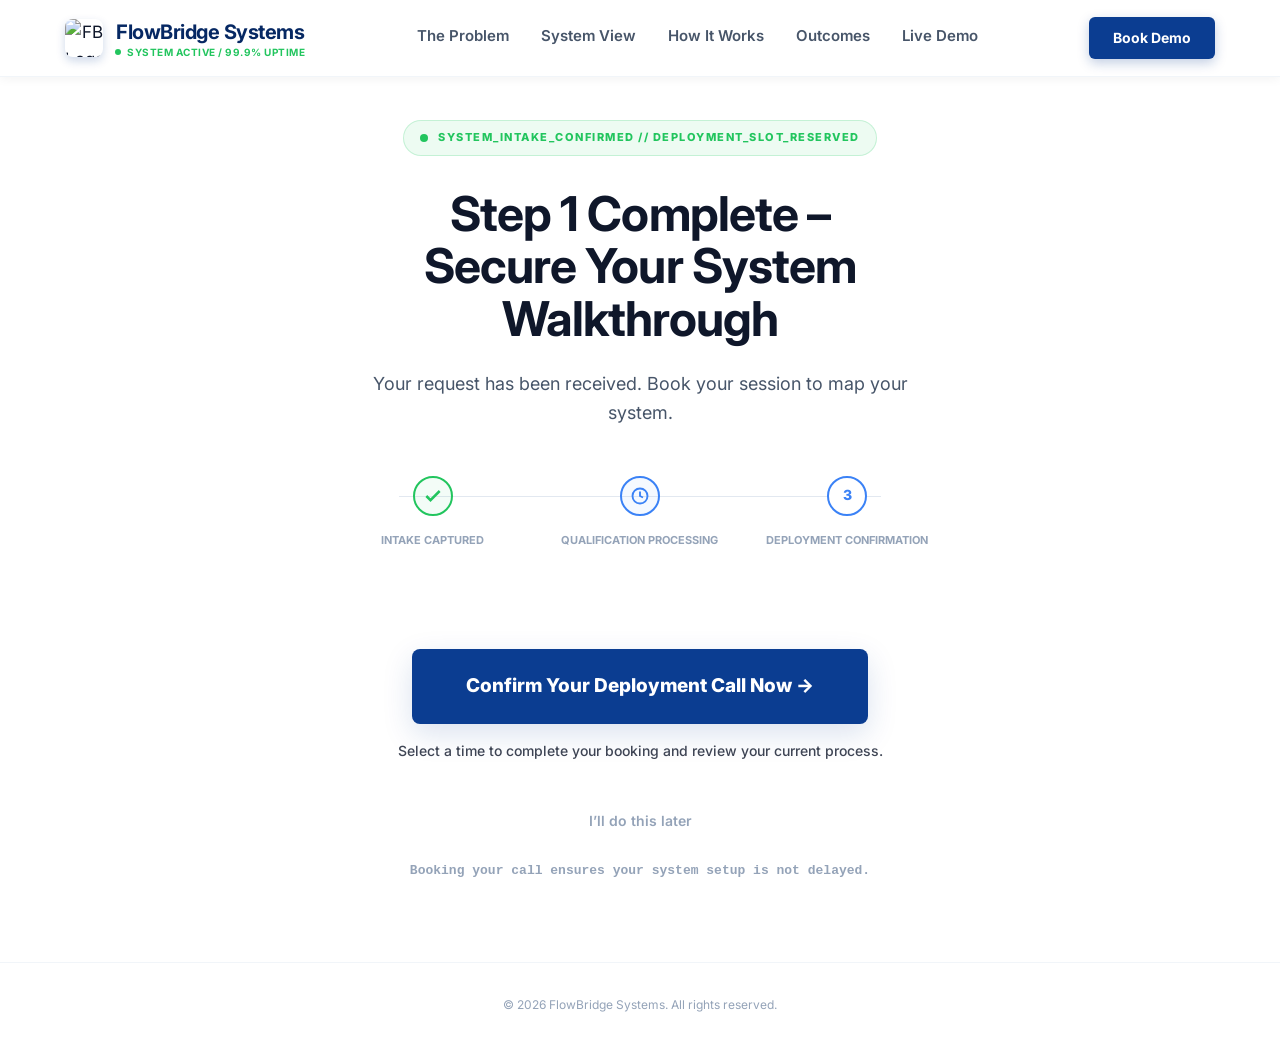
==== thank-you.html @ f4bfd731 "Landing page - Med Spa Lead to Booking System Includes full landing page structure, styles, scripts," ====
<!DOCTYPE html>
<html lang="en">
<head>
    <meta charset="UTF-8">
    <meta name="viewport" content="width=device-width, initial-scale=1.0">
    <title>System Activated | FlowBridge Systems</title>
    <link rel="stylesheet" href="styles.css">
    <link href="https://fonts.googleapis.com/css2?family=Inter:wght@400;500;600;700;800&display=swap" rel="stylesheet">
    
    <!-- Calendly Widget Assets -->
    <link href="https://assets.calendly.com/assets/external/widget.css" rel="stylesheet">
    <script src="https://assets.calendly.com/assets/external/widget.js" type="text/javascript" async></script>

    <style>
        body { 
            background: var(--bg-white); 
            display: flex; 
            flex-direction: column;
            align-items: center; 
            justify-content: space-between; 
            min-height: 100vh; 
            color: var(--text-dark); 
            text-align: center; 
            padding: 0;
            overflow-x: hidden;
        }

        .system-seal {
            max-width: 650px;
            width: 100%;
            padding: 120px 24px 60px 24px; /* Balanced top padding for fixed header */
            flex-grow: 1;
            display: flex;
            flex-direction: column;
            justify-content: center;
        }

        .status-badge {
            display: inline-flex;
            align-items: center;
            gap: 10px;
            background: rgba(34, 197, 94, 0.08);
            border: 1px solid rgba(34, 197, 94, 0.2);
            padding: 8px 16px;
            border-radius: 100px;
            font-size: 11px;
            font-weight: 800;
            color: var(--cta-green);
            text-transform: uppercase;
            letter-spacing: 1.5px;
            margin-bottom: 32px;
            align-self: center;
        }
        .lifecycle-track {
            display: grid;
            grid-template-columns: 1fr 1fr 1fr;
            gap: 20px;
            margin-bottom: 60px;
            position: relative;
        }
        .lifecycle-track::after {
            content: '';
            position: absolute;
            top: 20px;
            left: 10%;
            right: 10%;
            height: 1px;
            background: var(--border-color);
            z-index: 0;
        }
        .step { position: relative; z-index: 1; }
        .step-dot {
            width: 40px;
            height: 40px;
            background: var(--bg-white);
            border: 2px solid var(--border-color);
            border-radius: 50%;
            margin: 0 auto 16px;
            display: flex;
            align-items: center;
            justify-content: center;
            font-size: 14px;
            font-weight: 800;
            color: var(--text-muted);
            transition: all 0.5s ease;
        }
        .step.active .step-dot {
            border-color: var(--cta-green);
            color: var(--cta-green);
            background: rgba(34, 197, 94, 0.05);
        }
        .step.analyzing .step-dot {
            border-color: var(--secondary-blue);
            color: var(--secondary-blue);
            background: rgba(59, 130, 246, 0.05);
            animation: pulseBlueHUD 2s infinite ease-in-out;
        }
        .step.pending .step-dot {
            border-color: var(--secondary-blue);
            color: var(--secondary-blue);
            animation: glowPulse 2.5s infinite alternate;
        }
        .step-label { font-size: 11px; font-weight: 700; color: var(--text-muted); text-transform: uppercase; }
        
        @keyframes pulseBlueHUD {
            0% { box-shadow: 0 0 0 0 rgba(59, 130, 246, 0.2); }
            70% { box-shadow: 0 0 0 10px rgba(59, 130, 246, 0); }
            100% { box-shadow: 0 0 0 0 rgba(59, 130, 246, 0); }
        }
        @keyframes glowPulse {
            0% { filter: drop-shadow(0 0 2px var(--secondary-blue)); transform: scale(1); }
            100% { filter: drop-shadow(0 0 8px var(--secondary-blue)); transform: scale(1.05); }
        }

        .calendly-trigger-btn {
            display: inline-block;
            background: var(--primary-blue);
            color: white;
            padding: 22px 54px;
            border-radius: 8px;
            font-weight: 800;
            font-size: 19px;
            text-decoration: none;
            box-shadow: 0 10px 30px rgba(11, 61, 145, 0.15);
            transition: all 0.3s var(--cubic-bounce);
            cursor: pointer;
            border: none;
        }
        .calendly-trigger-btn:hover {
            transform: translateY(-4px);
            background: var(--primary-dark);
            box-shadow: 0 15px 40px rgba(11, 61, 145, 0.3), 0 0 15px rgba(59, 130, 246, 0.2);
        }

        /* Secondary Exit CTA with Hover Effect */
        .secondary-exit {
            display: inline-block;
            margin-top: 24px;
            color: var(--text-muted);
            font-size: 14px;
            font-weight: 600;
            text-decoration: none;
            transition: all 0.2s ease;
            padding: 4px 8px;
            border-bottom: 1px solid transparent;
        }
        .secondary-exit:hover { 
            color: var(--primary-blue); 
            border-bottom-color: var(--primary-blue);
            transform: translateY(-1px);
        }

        .simple-footer {
            width: 100%;
            padding: 32px;
            font-size: 12px;
            color: var(--text-muted);
            border-top: 1px solid var(--border-light);
        }
    </style>
</head>
<body>

    <!-- Sticky Header (Elite Hub Bar) - Cloned from Landing Page -->
    <header class="site-header scrolled" id="main-header" style="position: fixed; top: 0; left: 0; width: 100%; z-index: 1000; background: rgba(255, 255, 255, 0.95); backdrop-filter: blur(8px); border-bottom: 1px solid var(--border-light);">
        <div class="container header-container">
            <a href="index.html" class="header-brand">
                <img src="assets/logo.png" class="brand-logo" alt="FB Logo">
                <div style="display: flex; flex-direction: column;">
                    <span class="brand-name">FlowBridge Systems</span>
                    <div style="display: flex; align-items: center; gap: 6px; font-size: 10px; font-weight: 700; color: var(--cta-green); margin-top: -4px; letter-spacing: 0.5px;">
                        <span class="pulse-dot" style="width: 6px; height: 6px; background: var(--cta-green);"></span> SYSTEM ACTIVE / 99.9% UPTIME
                    </div>
                </div>
            </a>
            
            <nav class="header-nav" style="display: flex;">
                <a href="index.html#problem" class="nav-link">The Problem</a>
                <a href="index.html#solution" class="nav-link">System View</a>
                <a href="index.html#workflow" class="nav-link">How It Works</a>
                <a href="index.html#results" class="nav-link">Outcomes</a>
                <a href="index.html#demo-form" class="nav-link">Live Demo</a>
            </nav>
            
            <div class="header-action">
                <a href="index.html#demo-form" class="btn btn-primary" style="padding: 10px 24px; font-size: 14px; border-radius: 6px;">Book Demo</a>
            </div>
        </div>
    </header>

    <div class="system-seal fade-in visible">
        <div class="status-badge">
            <span class="pulse-dot" style="background: var(--cta-green); width: 8px; height: 8px;"></span> 
            SYSTEM_INTAKE_CONFIRMED // DEPLOYMENT_SLOT_RESERVED
        </div>

        <h1 style="font-size: 48px; margin-bottom: 24px; color: var(--text-dark); line-height: 1.1;">Step 1 Complete –<br>Secure Your System Walkthrough</h1>
        
        <p id="dynamicSub" style="font-size: 18px; color: var(--text-light); margin-bottom: 48px; max-width: 580px; margin-left: auto; margin-right: auto; line-height: 1.6;">
            Your request has been received. Book your session to map your system.
        </p>

        <div class="lifecycle-track">
            <div class="step active">
                <div class="step-dot">
                    <svg width="20" height="20" viewBox="0 0 24 24" fill="none" stroke="currentColor" stroke-width="3"><polyline points="20 6 9 17 4 12"></polyline></svg>
                </div>
                <div class="step-label">Intake Captured</div>
            </div>
            <div class="step analyzing">
                <div class="step-dot">
                    <svg width="18" height="18" viewBox="0 0 24 24" fill="none" stroke="currentColor" stroke-width="2.5" style="animation: spin 3s linear infinite;"><path d="M12 22C17.5228 22 22 17.5228 22 12C22 6.47715 17.5228 2 12 2C6.47715 2 2 6.47715 2 12C2 17.5228 6.47715 22 12 22Z"></path><path d="M12 6V12L16 14"></path></svg>
                </div>
                <div class="step-label">Qualification Processing</div>
            </div>
            <div class="step pending">
                <div class="step-dot">3</div>
                <div class="step-label">Deployment Confirmation</div>
            </div>
        </div>

        <div style="margin-top: 40px;">
            <a href="" 
               onclick="Calendly.initPopupWidget({url: 'https://calendly.com/nitinmishraops/30min'});return false;"
               class="calendly-trigger-btn">
               Confirm Your Deployment Call Now →
            </a>
            
            <p style="margin-top: 16px; font-size: 14px; color: var(--text-dark); font-weight: 500; opacity: 0.8;">
                Select a time to complete your booking and review your current process.
            </p>

            <a href="index.html" class="secondary-exit">I’ll do this later</a>

            <p style="margin-top: 24px; font-size: 13px; color: var(--text-muted); font-family: monospace; font-weight: 600;">
                Booking your call ensures your system setup is not delayed.
            </p>
        </div>
    </div>

    <footer class="simple-footer">
        &copy; 2026 FlowBridge Systems. All rights reserved.
    </footer>

    <style>
        @keyframes spin { 100% { transform: rotate(360deg); } }
    </style>

    <script>
        const sub = document.getElementById('dynamicSub');
        const messages = [
            "Routing to qualification engine...",
            "Analyzing clinic infrastructure...",
            "Preparing system handshake node...",
            "Securing deployment slot..."
        ];
        let i = 0;
        setInterval(() => {
            const oldStatus = sub.querySelector('.dynamic-status');
            if (oldStatus) oldStatus.remove();
            
            const statusLine = document.createElement('div');
            statusLine.style.fontSize = '12px';
            statusLine.style.color = 'var(--secondary-blue)';
            statusLine.style.fontWeight = '700';
            statusLine.style.marginTop = '12px';
            statusLine.style.fontFamily = 'monospace';
            statusLine.innerText = `STATUS: ${messages[i]}`;
            statusLine.className = 'dynamic-status fade-in visible';
            sub.appendChild(statusLine);
            i = (i + 1) % messages.length;
        }, 3500);
    </script>

</body>
</html>
---- styles.css ----
:root {
    --primary-blue: #0B3D91;
    --secondary-blue: #3B82F6;
    --primary-dark: #062863;
    --cta-green: #22C55E;
    --cta-hover: #16A34A;
    --bg-white: #FFFFFF;
    --bg-light-gray: #F8FAFC;
    --bg-soft-blue: #EFF6FF;
    --bg-dark: #0F172A;
    --bg-superdark: #020617;
    --text-dark: #0F172A;
    --text-light: #475569;
    --text-muted: #94A3B8;
    --border-color: #E2E8F0;
    --border-light: #F1F5F9;
    --sys-dark-bg: #020617;
    --sys-border: rgba(255, 255, 255, 0.1);
    
    --section-padding: 80px;
    --border-radius: 16px;
    --cubic-bounce: cubic-bezier(0.34, 1.56, 0.64, 1);
    --cubic-smooth: cubic-bezier(0.25, 0.1, 0.25, 1);
}

* { margin: 0; padding: 0; box-sizing: border-box; font-family: 'Inter', -apple-system, sans-serif; }
html { scroll-behavior: smooth; }
body { color: var(--text-dark); line-height: 1.6; font-size: 17px; background-color: var(--bg-white); -webkit-font-smoothing: antialiased; overflow-x: hidden; }

/* Typography */
h1, h2, h3, h4 { line-height: 1.25; font-weight: 700; color: var(--text-dark); letter-spacing: -0.02em; }
h1 { font-size: 46px; margin-bottom: 24px; }
h2 { font-size: 32px; margin-bottom: 24px; }
h3 { font-size: 24px; }
p { margin-bottom: 20px; color: var(--text-light); font-size: 16px; }
.strong { color: var(--text-dark); font-weight: 600; }
a { text-decoration: none; color: inherit; transition: opacity 0.2s; }

/* Global Fade In */
.fade-in { opacity: 0; transform: translateY(20px); transition: opacity 0.8s var(--cubic-smooth), transform 0.8s var(--cubic-smooth); }
.fade-in.visible { opacity: 1; transform: translateY(0); }
.delay-1 { transition-delay: 0.1s; }
.delay-2 { transition-delay: 0.2s; }

/* Motions */
@keyframes pulseDot {
    0% { transform: scale(0.95); box-shadow: 0 0 0 0 rgba(11, 61, 145, 0.7); }
    70% { transform: scale(1); box-shadow: 0 0 0 6px rgba(11, 61, 145, 0); }
    100% { transform: scale(0.95); box-shadow: 0 0 0 0 rgba(11, 61, 145, 0); }
}
@keyframes floatPopup {
    0% { transform: translateY(10px) scale(0.95); opacity: 0; }
    10% { transform: translateY(0) scale(1); opacity: 1; }
    90% { transform: translateY(0) scale(1); opacity: 1; }
    100% { transform: translateY(-10px) scale(1.05); opacity: 0; }
}
@keyframes pulseNode {
    0% { box-shadow: 0 0 0 0 rgba(34, 197, 94, 0.4); }
    70% { box-shadow: 0 0 0 10px rgba(34, 197, 94, 0); }
    100% { box-shadow: 0 0 0 0 rgba(34, 197, 94, 0); }
}
@keyframes subtleBreath {
    0%, 100% { transform: scale(1); }
    50% { transform: scale(1.015); }
}
@keyframes flowDown {
    0% { transform: scaleY(0); opacity: 1; }
    60% { transform: scaleY(1); opacity: 1; }
    100% { opacity: 0; transform: scaleY(1); }
}
@keyframes tickerScroll {
    0% { transform: translateX(0); }
    100% { transform: translateX(-50%); }
}
@keyframes growBar {
    0% { transform: scaleY(0.4); }
    50% { transform: scaleY(1); }
    100% { transform: scaleY(0.4); }
}
@keyframes pulseDot {
    0% { transform: scale(1); opacity: 1; }
    50% { transform: scale(1.4); opacity: 0.5; }
    100% { transform: scale(1); opacity: 1; }
}
@keyframes pulseRed {
    0% { opacity: 1; }
    50% { opacity: 0.5; transform: scale(0.98); }
    100% { opacity: 1; }
}
@keyframes slideInLeft {
    0% { transform: translateX(-100%); opacity: 0; }
    20% { transform: translateX(0); opacity: 1; }
    80% { transform: translateX(0); opacity: 1; }
    100% { transform: translateX(100%); opacity: 0; }
}
@keyframes growBar {
    0% { transform: scaleY(0.1); }
    50% { transform: scaleY(1); }
    100% { transform: scaleY(0.1); }
}
@keyframes badgePop {
    0% { transform: scale(1); box-shadow: 0 0 0 0 rgba(34, 197, 94, 0.4); }
    50% { transform: scale(1.2); box-shadow: 0 0 0 10px rgba(34, 197, 94, 0); }
    100% { transform: scale(1); }
}
@keyframes pulseViolet {
    0% { box-shadow: 0 0 0 0 rgba(139, 92, 246, 0.4); }
    70% { box-shadow: 0 0 0 10px rgba(139, 92, 246, 0); }
    100% { box-shadow: 0 0 0 0 rgba(139, 92, 246, 0); }
}

.pulse-dot { display: inline-block; width: 10px; height: 10px; background: var(--primary-blue); border-radius: 50%; animation: pulseDot 2s infinite; }
.pulse-hover:hover { transform: translateY(-3px); }

/* Utilities */
.bg-white { background-color: var(--bg-white); }
.bg-light-gray { background-color: var(--bg-light-gray); }
.bg-primary { background-color: var(--primary-blue); }
.bg-dark { background-color: var(--bg-dark); }
.bg-superdark { background-color: var(--bg-superdark); }
.bg-soft-blue { background-color: var(--bg-soft-blue); }
.text-white, .text-white p, .text-white h2, .text-white h3 { color: var(--bg-white) !important; }
.text-primary { color: var(--primary-blue); }
.text-green { color: var(--cta-green) !important; }

/* Shadows */
.shadow-soft { box-shadow: 0 10px 40px -10px rgba(0,0,0,0.06); }
.shadow-lg { box-shadow: 0 10px 25px -5px rgba(0,0,0,0.1), 0 8px 10px -6px rgba(0,0,0,0.1); }

/* Buttons */
.btn { display: inline-block; padding: 16px 32px; border-radius: 8px; font-weight: 600; font-size: 16px; cursor: pointer; transition: all 0.3s var(--cubic-smooth); text-align: center; border: none; }
.btn-large { padding: 18px 40px; font-size: 18px; }
.btn-massive { padding: 20px; font-size: 20px; width: 100%; }
.btn-primary { background-color: var(--primary-blue); color: white; box-shadow: 0 4px 12px rgba(11, 61, 145, 0.25); font-weight: 700; }
.btn-primary:hover { background-color: var(--primary-dark); transform: translateY(-2px); box-shadow: 0 8px 16px rgba(11, 61, 145, 0.35); }
.btn-accent { background-color: var(--cta-green); color: white; font-weight: 700; box-shadow: 0 4px 12px rgba(34, 197, 94, 0.25); }
.btn-accent:hover { background-color: var(--cta-hover); transform: translateY(-2px); box-shadow: 0 8px 16px rgba(34, 197, 94, 0.35); }

/* Header */
.site-header { padding: 16px 24px; position: fixed; top: 0; left: 0; right: 0; z-index: 1000; transition: all 0.3s ease; background: transparent; }
.site-header.scrolled { background: rgba(255, 255, 255, 0.95); backdrop-filter: blur(8px); border-bottom: 1px solid var(--border-light); box-shadow: 0 2px 10px rgba(0,0,0,0.05); }
.header-container { display: flex; justify-content: space-between; align-items: center; max-width: 1150px; margin: 0 auto; }
.header-brand { display: flex; align-items: center; gap: 12px; }
.brand-logo { width: 38px; height: 38px; border-radius: 8px; box-shadow: 0 4px 10px rgba(11, 61, 145, 0.2); }
.brand-name { font-weight: 700; font-size: 20px; color: var(--primary-dark); letter-spacing: -0.5px; }
.header-nav { display: none; gap: 32px; }
.nav-link { font-size: 15px; font-weight: 600; color: #475569; transition: all 0.2s; position: relative; padding-bottom: 4px; }
.nav-link:hover, .nav-link.active { color: var(--primary-blue); }
.nav-link::after { content: ''; position: absolute; left: 0; bottom: 0; width: 0; height: 2px; background: var(--primary-blue); transition: width 0.3s; }
.nav-link:hover::after, .nav-link.active::after { width: 100%; }
@media (min-width: 900px) { .header-nav { display: flex; } }

/* Base Layout */
.section { padding: var(--section-padding) 24px; position: relative; }
.container { max-width: 1150px; margin: 0 auto; }
.container-narrow { max-width: 800px; margin: 0 auto; }
.grid-2 { display: grid; grid-template-columns: 1fr 1fr; gap: 60px; align-items: center; }

/* 1. Hero Updates */
/* Grids */
.bg-dots {
    background-image: radial-gradient(rgba(11, 61, 145, 0.1) 1px, transparent 1px);
    background-size: 24px 24px;
}
.bg-grid-box {
    background-image: 
        linear-gradient(rgba(11, 61, 145, 0.03) 1px, transparent 1px),
        linear-gradient(90deg, rgba(11, 61, 145, 0.03) 1px, transparent 1px);
    background-size: 40px 40px;
}

/* Unified System Window Component */
.sys-ui-window {
    background: var(--sys-dark-bg);
    border: 1px solid var(--sys-border);
    border-radius: 20px;
    position: relative;
    overflow: hidden;
    color: white;
    box-shadow: 0 25px 50px -12px rgba(0, 0, 0, 0.5);
    backdrop-filter: blur(12px);
}

/* L-Corner Accents */
.sys-ui-window::before, .sys-ui-window::after {
    content: '';
    position: absolute;
    width: 14px; height: 14px;
    z-index: 5;
    pointer-events: none;
}
.corner-tl { top: 12px; left: 12px; border-top: 2px solid rgba(255,255,255,0.3); border-left: 2px solid rgba(255,255,255,0.3); }
.corner-tr { top: 12px; right: 12px; border-top: 2px solid rgba(255,255,255,0.3); border-right: 2px solid rgba(255,255,255,0.3); }
.corner-bl { bottom: 12px; left: 12px; border-bottom: 2px solid rgba(255,255,255,0.3); border-left: 2px solid rgba(255,255,255,0.3); }
.corner-br { bottom: 12px; right: 12px; border-bottom: 2px solid rgba(255,255,255,0.3); border-right: 2px solid rgba(255,255,255,0.3); }

/* Status Hub Bar */
.sys-hub-bar {
    padding: 12px 20px;
    background: rgba(255, 255, 255, 0.03);
    border-bottom: 1px solid var(--sys-border);
    display: flex;
    justify-content: space-between;
    align-items: center;
}

.hero-bg-grid {
    position: absolute;
    top: 0; left: 0; right: 0; bottom: 0;
    pointer-events: none; z-index: 0;
}
.hero-capsule { background: rgba(11, 61, 145, 0.08); color: var(--primary-blue); font-size: 13px; font-weight: 700; padding: 6px 16px; border-radius: 100px; display: inline-flex; align-items: center; letter-spacing: 0.5px; margin-bottom: 24px; border: 1px solid rgba(11, 61, 145, 0.1); }
.pt-header { padding-top: 120px; }
.dashboard-mockup { background: white; border-radius: 16px; overflow: hidden; border: 1px solid var(--border-color); position: relative; }

/* 1. Hero Command Center */
.dashboard-window { animation: subtleBreath 4s infinite ease-in-out; }
.c-row:hover { transform: translateX(5px); border-color: var(--secondary-blue) !important; background: rgba(59, 130, 246, 0.05) !important; cursor: pointer; }
.dash-dots span { width: 8px; height: 8px; border-radius: 50%; display: inline-block; background: #334155; }
.dash-dots span:nth-child(1) { background: #EF4444; }
.dash-dots span:nth-child(2) { background: #F59E0B; }
.dash-dots span:nth-child(3) { background: #22C55E; }

.float-notification { position: absolute; background: white; padding: 12px 20px; border-radius: 100px; display: flex; align-items: center; gap: 12px; font-weight: 700; font-size: 13px; color: var(--text-dark); z-index: 20; opacity: 0; transform: translateY(10px); transition: all 0.5s var(--cubic-bounce); pointer-events: none; }
.float-notification.active { opacity: 1; transform: translateY(0); }
.noti-icon { width: 24px; height: 24px; border-radius: 50%; display: flex; align-items: center; justify-content: center; color: white; font-size: 14px; font-weight: 800; }

.dash-header { background: var(--bg-light-gray); padding: 12px 16px; display: flex; align-items: center; border-bottom: 1px solid var(--border-light); }
.stat-box { background: white; padding: 16px; border-radius: 12px; border: 1px solid var(--border-light); flex-grow: 1; }
.stat-num { font-size: 28px; font-weight: 800; color: var(--text-dark); line-height: 1; transition: color 0.3s; }
.table-row { display: grid; grid-template-columns: 1.2fr 1.5fr 1fr; background: white; padding: 12px 16px; border-radius: 8px; border: 1px solid var(--border-color); font-size: 13px; align-items: center; margin-bottom: 8px; transition: all 0.4s var(--cubic-bounce); }
.row-active { background: #EFF6FF; border-color: #BFDBFE; transform: translateX(4px); }
.table-badge { padding: 4px 10px; border-radius: 20px; font-size: 11px; font-weight: 600; transition: all 0.3s ease; }
.badge-new { background: #DBEAFE; color: #1D4ED8; }
.badge-contacted { background: #E0E7FF; color: #4338CA; }
.badge-booked { background: #D1FAE5; color: #065F46; }

/* 2. Problem Visual (Failure Dashboard) */
.failure-dashboard { animation: subtleBreath 4s infinite ease-in-out; }
.p-row { transition: all 0.3s ease; }
.p-row:hover { transform: scale(1.02); border-color: #DC2626 !important; box-shadow: 0 4px 12px rgba(220, 38, 38, 0.05); }

/* 3. Solution Section Diagram (Architecture) */
.system-diagram { background: white; padding: 32px; border-radius: 20px; border: 1px solid var(--border-color); display: flex; flex-direction: column; gap: 24px; position: relative; transition: all 0.5s var(--cubic-smooth); }
.system-diagram:hover { border-color: var(--cta-green) !important; transform: scale(1.01); }
.sys-node { background: var(--bg-light-gray); padding: 16px; border-radius: 12px; border: 1px solid var(--border-light); display: flex; align-items: center; gap: 16px; position: relative; z-index: 2; transition: all 0.3s ease; }
.sys-icon { width: 40px; height: 40px; border-radius: 10px; background: var(--bg-soft-blue); color: var(--primary-blue); display: flex; align-items: center; justify-content: center; }

@keyframes packetFlow {
    0% { top: 0; opacity: 0; transform: translateX(-50%) scale(0.5); }
    10% { opacity: 1; transform: translateX(-50%) scale(1); }
    90% { opacity: 1; transform: translateX(-50%) scale(1); }
    100% { top: 100%; opacity: 0; transform: translateX(-50%) scale(0.5); }
}

#dataPacket {
    animation: packetFlow 4s infinite linear;
}

/* 4. Interactive Workflow Stage */
.sys-line { position: absolute; left: 52px; top: 0; bottom: 0; width: 2px; background: var(--border-color); z-index: 1; }
.sys-line-track { position: absolute; left: 52px; width: 2px; background: var(--primary-blue); z-index: 1; transform-origin: top; animation: flowDown 3s infinite var(--cubic-smooth); }

/* 4. How It Works (Sync) */
.how-it-works-grid { display: grid; grid-template-columns: 1fr 1fr; gap: 40px; align-items: center; }
.steps-container { display: flex; flex-direction: column; gap: 12px; }
.step-item { padding: 16px 20px; border-radius: 12px; background: transparent; border: 1px solid transparent; transition: all 0.4s var(--cubic-smooth); cursor: default; opacity: 0.5; }
.step-item h3 { font-size: 16px; margin-bottom: 4px; }
.step-item p { font-size: 13px; margin-bottom: 0px; line-height: 1.4; color: var(--text-light); }
.step-item.active { background: white; border-color: var(--border-color); box-shadow: 0 10px 30px rgba(0,0,0,0.05); opacity: 1; transform: scale(1.02); }
.step-num { width: 24px; height: 24px; border-radius: 50%; background: var(--bg-light-gray); color: var(--text-muted); display: flex; align-items: center; justify-content: center; font-weight: 700; margin-bottom: 8px; font-size: 12px; transition: all 0.3s; }
.step-item.active .step-num { background: var(--primary-blue); color: white; }

.visual-viewport { position: relative; height: 440px; background: white; border-radius: 20px; border: 1px solid var(--border-color); overflow: hidden; box-shadow: 0 20px 40px rgba(0,0,0,0.08); display: flex; flex-direction: column; background-image: radial-gradient(circle at center, rgba(11, 61, 145, 0.03) 0%, transparent 70%); }
.system-dashboard-card { flex: 1; padding: 24px; display: flex; flex-direction: column; position: relative; }
.timeline-container { flex-grow: 1; position: relative; z-index: 10; margin-top: 20px; }
.sys-event { position: absolute; left: 0; right: 0; opacity: 0; transform: translateY(15px); transition: all 0.6s var(--cubic-smooth); pointer-events: none; }
.sys-event.visible { opacity: 1; transform: translateY(0); }

/* 5. System Outcomes (Performance Cards) */
.outcome-card:hover { transform: translateY(-10px); border-color: var(--primary-blue) !important; }
.outcome-card:nth-child(1) { transition-delay: 0.1s; }
.outcome-card:nth-child(2) { transition-delay: 0.2s; }
.outcome-card:nth-child(3) { transition-delay: 0.3s; }
.outcome-card:nth-child(4) { transition-delay: 0.4s; }

/* 6. Pipeline Sections CRM */
.realistic-board { display: grid; grid-template-columns: repeat(3, 1fr); gap: 16px; padding: 20px; background: var(--bg-superdark); border-radius: 16px; border: 1px solid rgba(255,255,255,0.1); min-height: 300px; max-width: 88%; margin: 0 auto; position: relative; }
.pipeline-column { background: rgba(255,255,255,0.03); border-radius: 12px; padding: 16px; border: 1px solid rgba(255,255,255,0.05); display: flex; flex-direction: column; gap: 12px; }
.board-card { background: rgba(255,255,255,0.08); padding: 16px; border-radius: 8px; border: 1px solid rgba(255,255,255,0.1); font-size: 13px; color: white; transition: all 0.5s var(--cubic-smooth); }
.card-moving { transform: scale(1.05); opacity: 0.8; box-shadow: 0 10px 20px rgba(0,0,0,0.4); }

/* 7. Forms */
.form-left { background: var(--bg-dark); }
.form-right { background: white; }
/* 7. Form Sections (Intake HUD) */
.hud-line div:last-child {
    transition: all 0.3s ease;
}
.hud-line.active div:last-child {
    border-color: var(--secondary-blue) !important;
    background: rgba(59, 130, 246, 0.1) !important;
    box-shadow: 0 0 15px rgba(59, 130, 246, 0.2);
}

.structured-form input, .structured-form textarea { width: 100%; padding: 16px; border: 1px solid #CBD5E1; border-radius: 8px; font-size: 15px; color: var(--text-dark); background: var(--bg-light-gray); transition: all 0.2s; font-family: inherit; margin-top: 8px; }
.structured-form input:focus, .structured-form textarea:focus { outline: none; border-color: var(--secondary-blue); background: white; box-shadow: 0 0 0 3px rgba(11, 61, 145, 0.1); }
.form-group { margin-bottom: 24px; }
.form-label { font-weight: 600; font-size: 14px; color: var(--text-dark); display: block; }
.form-error { color: #DC2626; margin-top: 10px; font-size: 14px; font-weight: 500; }

.site-footer { border-top: 1px solid rgba(255,255,255,0.05); padding: 40px 0; font-size: 14px; }
.footer-bar { display: grid; grid-template-columns: 1fr 1fr 1fr; align-items: center; }

@media (max-width: 900px) {
    .grid-2 { grid-template-columns: 1fr; gap: 40px; }
    h1 { font-size: 36px; }
    .how-it-works-grid { grid-template-columns: 1fr; }
    .visual-viewport { height: 350px; }
    .realistic-board { grid-template-columns: 1fr; }
    .footer-bar { grid-template-columns: 1fr; gap: 24px; text-align: center; }
    .outcome-stage { height: 400px; }
    .outcome-badge.b-left { left: 0; }
    .outcome-badge.b-right { right: 0; }
}

/* Modal System Styles */
.modal-overlay {
    position: fixed;
    top: 0;
    left: 0;
    width: 100%;
    height: 100%;
    background: rgba(2, 6, 23, 0.85);
    backdrop-filter: blur(8px);
    z-index: 9999;
    display: flex;
    align-items: center;
    justify-content: center;
    padding: 20px;
    opacity: 0;
    transition: opacity 0.3s ease;
}
.modal-overlay.active {
    opacity: 1;
}
.modal-content {
    background: var(--bg-superdark);
    width: 100%;
    max-width: 520px;
    position: relative;
    padding: 40px;
    border-radius: var(--border-radius);
    transform: translateY(20px);
    transition: transform 0.4s var(--cubic-bounce);
}
.modal-overlay.active .modal-content {
    transform: translateY(0);
}
.modal-open {
    overflow: hidden;
}

/* Modal Form Overrides */
.modal-content .form-label { color: rgba(255,255,255,0.6); }
.modal-content input, .modal-content textarea { 
    background: rgba(255,255,255,0.03); 
    border: 1px solid rgba(255,255,255,0.1); 
    color: white; 
}
.modal-content input:focus, .modal-content textarea:focus { 
    background: rgba(255,255,255,0.05); 
    border-color: var(--secondary-blue); 
}
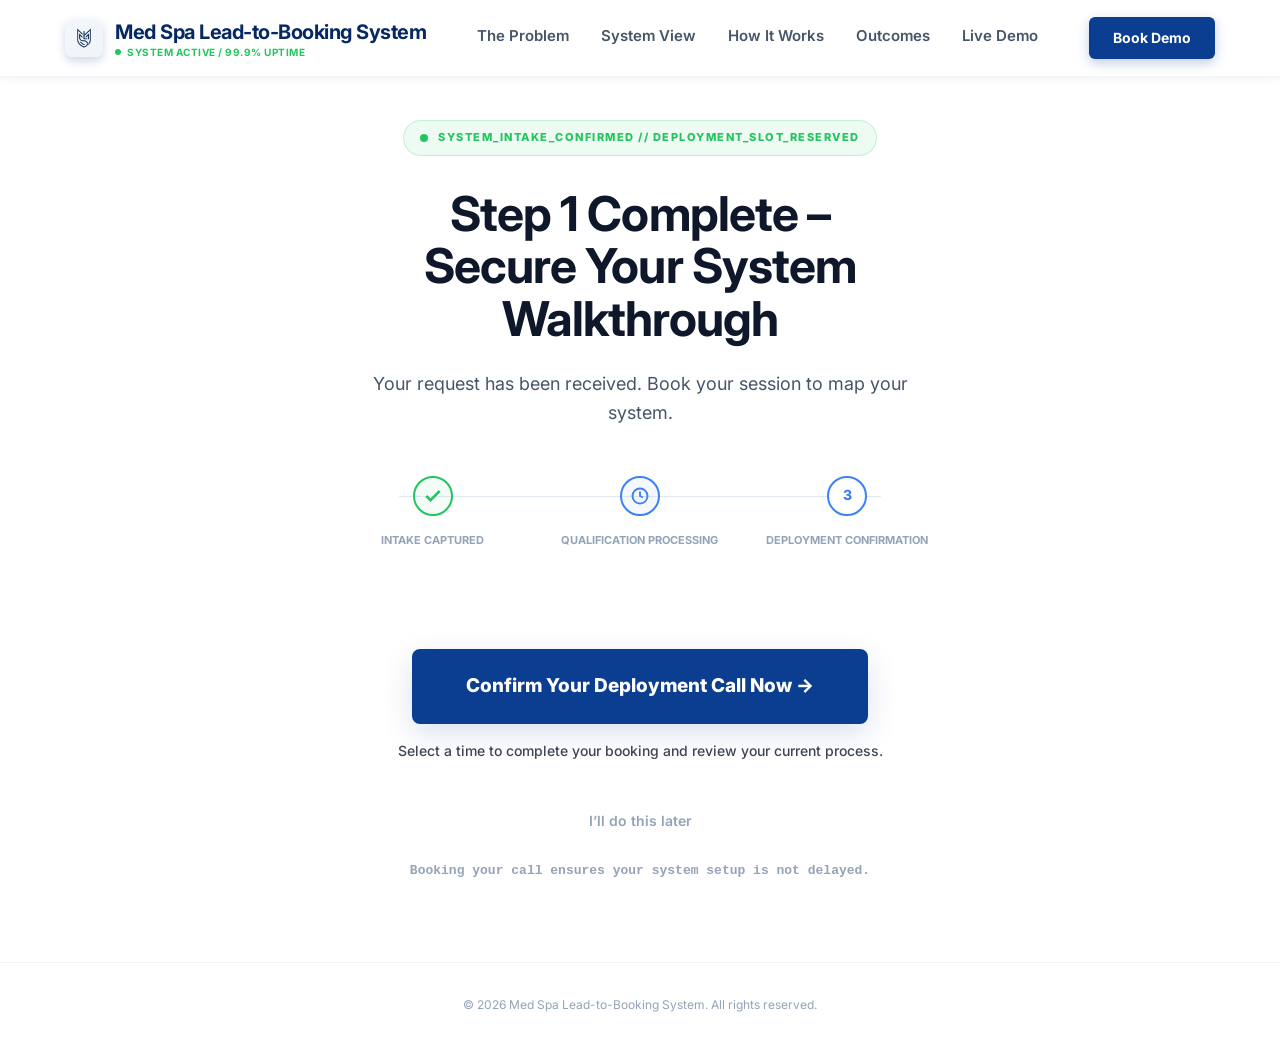
==== commit 99c11929: "Update branding in thank-you.html" ====
--- a/thank-you.html
+++ b/thank-you.html
@@ -3,7 +3,8 @@
 <head>
     <meta charset="UTF-8">
     <meta name="viewport" content="width=device-width, initial-scale=1.0">
-    <title>System Activated | FlowBridge Systems</title>
+    <title>System Activated | Med Spa Lead-to-Booking System</title>
+    <link rel="icon" type="image/png" href="assets/favicon.png">
     <link rel="stylesheet" href="styles.css">
     <link href="https://fonts.googleapis.com/css2?family=Inter:wght@400;500;600;700;800&display=swap" rel="stylesheet">
     
@@ -165,16 +166,16 @@
     <header class="site-header scrolled" id="main-header" style="position: fixed; top: 0; left: 0; width: 100%; z-index: 1000; background: rgba(255, 255, 255, 0.95); backdrop-filter: blur(8px); border-bottom: 1px solid var(--border-light);">
         <div class="container header-container">
             <a href="index.html" class="header-brand">
-                <img src="assets/logo.png" class="brand-logo" alt="FB Logo">
+                <img src="assets/logo.png" class="brand-logo" alt="Med Spa Lead-to-Booking System Logo">
                 <div style="display: flex; flex-direction: column;">
-                    <span class="brand-name">FlowBridge Systems</span>
+                    <span class="brand-name">Med Spa Lead-to-Booking System</span>
                     <div style="display: flex; align-items: center; gap: 6px; font-size: 10px; font-weight: 700; color: var(--cta-green); margin-top: -4px; letter-spacing: 0.5px;">
                         <span class="pulse-dot" style="width: 6px; height: 6px; background: var(--cta-green);"></span> SYSTEM ACTIVE / 99.9% UPTIME
                     </div>
                 </div>
             </a>
             
-            <nav class="header-nav" style="display: flex;">
+            <nav class="header-nav thank-you-nav-hide" style="display: flex;">
                 <a href="index.html#problem" class="nav-link">The Problem</a>
                 <a href="index.html#solution" class="nav-link">System View</a>
                 <a href="index.html#workflow" class="nav-link">How It Works</a>
@@ -239,7 +240,7 @@
     </div>
 
     <footer class="simple-footer">
-        &copy; 2026 FlowBridge Systems. All rights reserved.
+        &copy; 2026 Med Spa Lead-to-Booking System. All rights reserved.
     </footer>
 
     <style>
--- a/styles.css
+++ b/styles.css
@@ -122,6 +122,9 @@
 .text-white, .text-white p, .text-white h2, .text-white h3 { color: var(--bg-white) !important; }
 .text-primary { color: var(--primary-blue); }
 .text-green { color: var(--cta-green) !important; }
+.text-left { text-align: left; }
+.text-center { text-align: center; }
+.text-right { text-align: right; }
 
 /* Shadows */
 .shadow-soft { box-shadow: 0 10px 40px -10px rgba(0,0,0,0.06); }
@@ -150,11 +153,67 @@
 .nav-link:hover::after, .nav-link.active::after { width: 100%; }
 @media (min-width: 900px) { .header-nav { display: flex; } }
 
+/* Mobile Menu Toggle Styles */
+.mobile-nav-toggle {
+    display: none;
+    background: none;
+    border: none;
+    color: var(--primary-blue);
+    cursor: pointer;
+    padding: 8px;
+    z-index: 1001;
+    transition: transform 0.3s var(--cubic-smooth);
+}
+.mobile-nav-toggle:active { transform: scale(0.9); }
+.mobile-nav-toggle svg { display: block; }
+
+.site-header.menu-open .mobile-nav-toggle { color: var(--primary-blue); }
+.site-header.menu-open .nav-brand-text { color: var(--primary-blue) !important; }
+.site-header.menu-open .brand-logo { filter: none; }
+
+/* Mobile Menu Glassmorphism and Half-Screen logic */
+@media (max-width: 900px) {
+    .header-nav {
+        display: flex;
+        position: fixed;
+        top: 0;
+        left: 0;
+        width: 100%;
+        height: auto !important;
+        min-height: 50vh;
+        background: rgba(255, 255, 255, 0.85) !important;
+        backdrop-filter: blur(20px) saturate(180%);
+        -webkit-backdrop-filter: blur(20px) saturate(180%);
+        border-bottom: 1px solid rgba(0, 0, 0, 0.05);
+        flex-direction: column;
+        justify-content: center;
+        align-items: center;
+        gap: 24px;
+        z-index: 1000;
+        transform: translateY(-100%);
+        transition: transform 0.4s var(--cubic-smooth);
+        padding: 100px 40px 60px 40px;
+        box-shadow: 0 10px 30px rgba(0, 0, 0, 0.05);
+    }
+    
+    .site-header.menu-open .header-nav { transform: translateY(0); }
+    
+    .header-nav .nav-link {
+        font-size: 20px !important;
+        color: var(--primary-blue) !important;
+        font-weight: 700;
+        opacity: 0.8;
+    }
+    
+    .header-nav .nav-link:hover, .header-nav .nav-link.active { color: var(--primary-dark) !important; opacity: 1; }
+}
+
 /* Base Layout */
 .section { padding: var(--section-padding) 24px; position: relative; }
 .container { max-width: 1150px; margin: 0 auto; }
 .container-narrow { max-width: 800px; margin: 0 auto; }
 .grid-2 { display: grid; grid-template-columns: 1fr 1fr; gap: 60px; align-items: center; }
+.sys-grid-responsive { display: grid; grid-template-columns: 1fr 220px; transition: all 0.3s ease; }
 
 /* 1. Hero Updates */
 /* Grids */
@@ -312,16 +371,170 @@
 .site-footer { border-top: 1px solid rgba(255,255,255,0.05); padding: 40px 0; font-size: 14px; }
 .footer-bar { display: grid; grid-template-columns: 1fr 1fr 1fr; align-items: center; }
 
+/* Responsive Grid Utilities */
+.grid-res-2 { display: grid; grid-template-columns: 1fr 1fr; gap: 40px; }
+.grid-res-3 { display: grid; grid-template-columns: repeat(3, 1fr); gap: 24px; }
+.grid-res-4 { display: grid; grid-template-columns: repeat(4, 1fr); gap: 24px; }
+.grid-res-leak { display: grid; grid-template-columns: 1fr 260px; }
+
 @media (max-width: 900px) {
-    .grid-2 { grid-template-columns: 1fr; gap: 40px; }
-    h1 { font-size: 36px; }
-    .how-it-works-grid { grid-template-columns: 1fr; }
-    .visual-viewport { height: 350px; }
-    .realistic-board { grid-template-columns: 1fr; }
-    .footer-bar { grid-template-columns: 1fr; gap: 24px; text-align: center; }
-    .outcome-stage { height: 400px; }
-    .outcome-badge.b-left { left: 0; }
-    .outcome-badge.b-right { right: 0; }
+    .section { padding: 80px 20px; overflow-x: hidden; width: 100%; }
+    .container { padding: 0; width: 100%; }
+    .grid-2, .grid-res-2, .grid-res-3, .grid-res-4, .grid-res-leak { 
+        grid-template-columns: 1fr !important; 
+        gap: 32px; 
+    }
+    
+    .text-center-mobile { text-align: center !important; }
+    .mx-auto-mobile { margin-left: auto !important; margin-right: auto !important; }
+
+    h1 { font-size: 28px; line-height: 1.2; text-align: center; }
+    h2 { font-size: 24px; line-height: 1.2; text-align: center; }
+    h3 { font-size: 20px; text-align: center; }
+    p { font-size: 15px; text-align: center; }
+    p.subtitle { text-align: center; margin-left: auto; margin-right: auto; max-width: 90%; }
+    
+    .brand-name { 
+        font-size: 12px; 
+        white-space: normal; 
+        max-width: 140px; 
+        line-height: 1.1;
+    }
+    .nav-brand-text { font-size: 11px !important; max-width: 150px; }
+    .site-header .header-container { gap: 10px; }
+    .site-header .nav-brand-text, #main-header .nav-brand-text { color: #0b3d91 !important; visibility: visible !important; opacity: 1 !important; }
+    .site-footer .brand-name { color: #ffffff !important; max-width: none; }
+    .header-brand { gap: 8px; flex: 1; align-items: center; }
+    .header-action { display: none; } /* Hide Book Demo button in header on mobile to save space */
+    .header-action .btn { padding: 8px 16px; font-size: 12px; }
+
+    /* Mobile Navigation Overlay */
+    .mobile-nav-toggle { display: block; }
+    
+    .header-nav {
+        display: flex;
+        position: fixed;
+        top: 0;
+        left: 0;
+        width: 100%;
+        height: 100vh;
+        background: var(--bg-superdark);
+        flex-direction: column;
+        justify-content: center;
+        align-items: center;
+        gap: 32px;
+        z-index: 1000;
+        transform: translateY(-100%);
+        transition: transform 0.5s var(--cubic-smooth);
+        padding: 40px;
+    }
+    
+    .site-header.menu-open .header-nav { transform: translateY(0); }
+    
+    .header-nav .nav-link {
+        font-size: 24px;
+        color: rgba(255, 255, 255, 0.7);
+        font-weight: 700;
+    }
+    
+    .header-nav .nav-link:hover, .header-nav .nav-link.active { color: white; }
+    
+    .pt-header { padding-top: 130px !important; }
+    .btn { padding: 14px 24px; font-size: 15px; width: 100%; display: block; }
+    .hero-content { align-items: center; text-align: center; }
+    .hero-capsule { margin-bottom: 24px; align-self: center; font-size: 11px; }
+    .pill-grid { justify-content: center; text-align: center; }
+    .pill-grid > div { font-size: 10px !important; line-height: 1.4; }
+
+    /* Dashboard Mobile Refinements */
+    .sys-ui-window, .realistic-board, .failure-dashboard { 
+        width: 100% !important; 
+        max-width: 100% !important; 
+        border-radius: 12px; 
+        margin-left: 0 !important;
+        margin-right: 0 !important;
+        height: auto !important;
+        min-height: auto !important;
+        padding: 24px 16px !important;
+    }
+    .sys-hub-bar { padding: 10px 15px; }
+    .sys-grid-responsive { grid-template-columns: 1fr !important; height: auto !important; min-height: auto !important; }
+    .sys-grid-responsive > div { border-right: none !important; border-bottom: 1px solid var(--sys-border); padding: 15px !important; }
+    
+    .visual-viewport { height: auto !important; min-height: 350px; }
+    .realistic-board { padding: 15px; gap: 15px; }
+    /* CRM Board Logic - Declutter */
+    .realistic-board > div[style*="absolute"] { display: none !important; } /* Hide background ghost data on mobile */
+    .pipeline-column { padding: 15px; min-height: auto; width: 100%; }
+    .board-card { width: 100% !important; padding: 12px !important; }
+    
+    /* Internal Grid Overrides */
+    .table-row { grid-template-columns: 1fr auto !important; gap: 10px; }
+    .table-row > div:nth-child(2) { display: none; } 
+    .command-rows > .c-row { padding: 10px !important; }
+    .c-row div[style*="font-size: 13px"] { font-size: 12px !important; }
+    .c-row div[style*="font-size: 10px"] { font-size: 9px !important; }
+
+    /* Problem Section */
+    .grid-res-leak { grid-template-columns: 1fr !important; }
+    .grid-res-leak > div { border-right: none !important; border-bottom: 1px solid #FECACA; padding: 20px !important; }
+    #leakCounter { font-size: 32px !important; text-align: center; }
+    .problem-rows-container { max-width: 100%; }
+
+    /* Solution & Architecture */
+    #solution ul li { flex-direction: column !important; align-items: center !important; text-align: center !important; gap: 12px !important; }
+    #solution ul li > div:last-child { display: flex; flex-direction: column; align-items: center; }
+    .sys-node { padding: 12px !important; gap: 12px !important; width: 100% !important; margin-left: 0 !important; }
+    .sys-icon { width: 32px !important; height: 32px !important; }
+    
+    /* Workflow Steps */
+    .how-it-works-grid { grid-template-columns: 1fr !important; gap: 24px !important; }
+    .steps-container { gap: 8px !important; }
+    .step-item { padding: 12px 15px !important; }
+    .step-item h3 { font-size: 15px !important; }
+    .step-item p { font-size: 12px !important; }
+
+    /* Outcomes */
+    .outcomes-grid { grid-template-columns: 1fr !important; gap: 20px !important; }
+    .outcome-card { padding: 24px !important; border-radius: 16px !important; }
+    .outcome-card div[style*="height: 160px"] { height: 120px !important; }
+
+    /* Pipeline / CRM Board */
+    .realistic-board { 
+        display: flex !important; 
+        flex-direction: column !important; 
+        padding: 10px !important; 
+        gap: 10px !important;
+        max-width: 100% !important;
+    }
+    .pipeline-column { 
+        margin-bottom: 10px; 
+        border: 1px solid rgba(255,255,255,0.1) !important;
+    }
+    .pipeline-column:last-child { margin-bottom: 0; }
+    .pipeline-column > div[style*="text-transform: uppercase"] { 
+        text-align: center; 
+        padding-bottom: 8px; 
+        border-bottom: 1px solid rgba(255,255,255,0.05);
+    }
+
+    /* Form Section */
+    #demo-form .grid-2 { display: flex !important; flex-direction: column-reverse !important; gap: 0 !important; }
+    .form-left, .form-right { padding: 30px 20px !important; width: 100% !important; }
+    .form-left .sys-ui-window { padding: 20px !important; transform: scale(0.9) !important; margin-top: -20px !important; }
+    .hud-line div[style*="height: 48px"] { height: 40px !important; font-size: 12px !important; }
+    
+    /* Footer & Thank You Refinements */
+    .site-footer { padding: 60px 20px; text-align: center; }
+    .grid-4 { grid-template-columns: 1fr !important; gap: 40px !important; }
+    .site-footer div[style*="display:flex; align-items:center; gap:12px;"] { justify-content: center; }
+    .site-footer .grid-res-2 { grid-template-columns: repeat(2, 1fr) !important; gap: 10px !important; }
+    
+    /* Universal Mobile Centering Pass */
+    .text-left, .text-right { text-align: center !important; }
+    .container-narrow, .container-wide, .container { padding-left: 20px !important; padding-right: 20px !important; }
+
+    .footer-bottom { border-top: 1px solid rgba(255,255,255,0.05); padding-top: 24px; }
 }
 
 /* Modal System Styles */
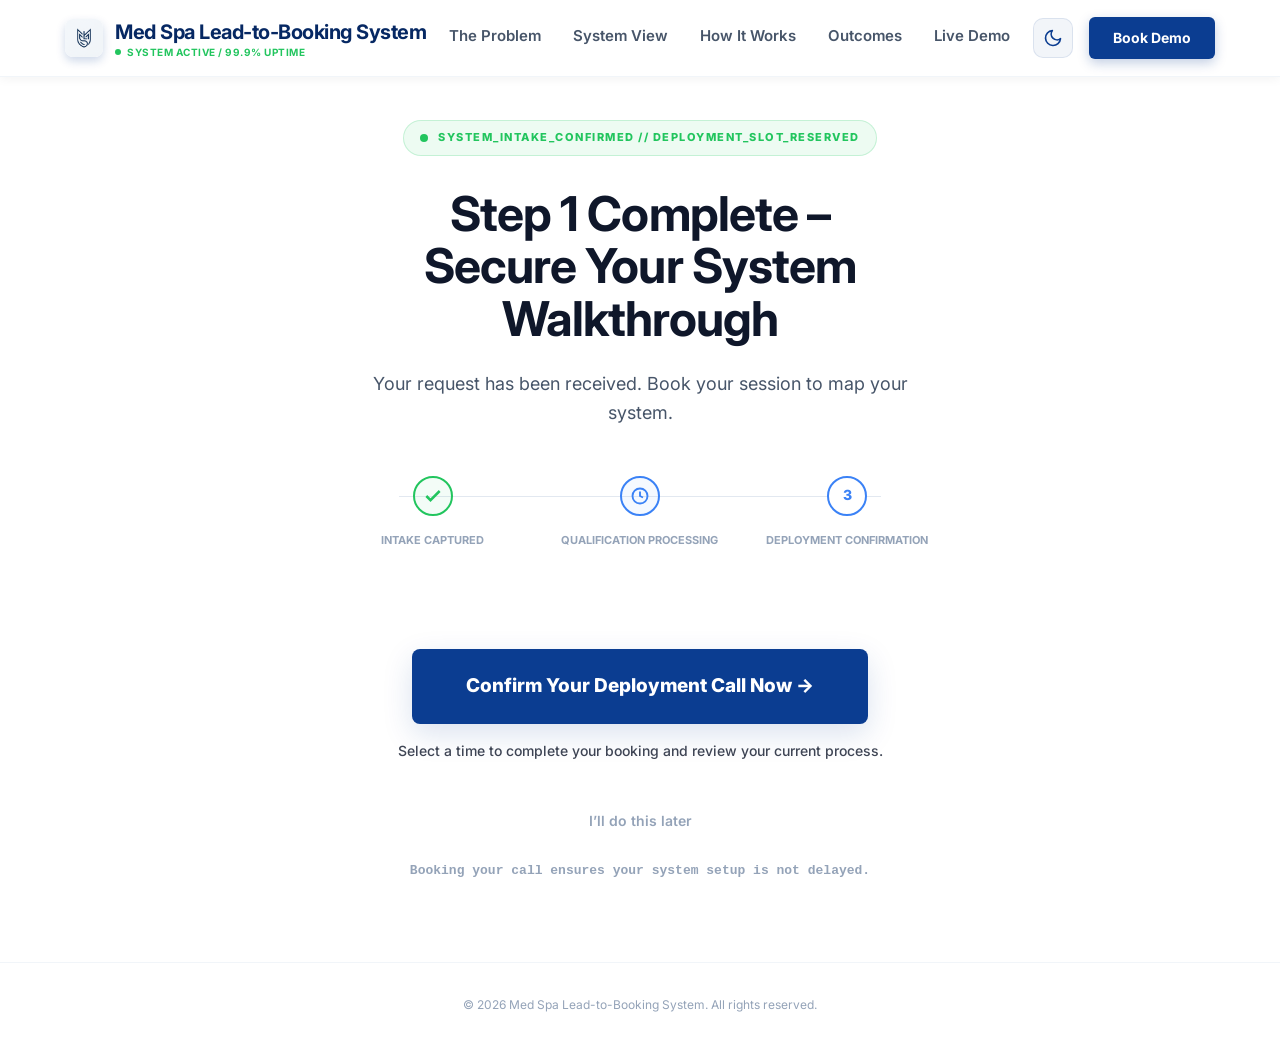
==== commit 35d72a5a: "Refactor header and add theme toggle button Removed inline styles from the header element and added " ====
--- a/thank-you.html
+++ b/thank-you.html
@@ -163,7 +163,7 @@
 <body>
 
     <!-- Sticky Header (Elite Hub Bar) - Cloned from Landing Page -->
-    <header class="site-header scrolled" id="main-header" style="position: fixed; top: 0; left: 0; width: 100%; z-index: 1000; background: rgba(255, 255, 255, 0.95); backdrop-filter: blur(8px); border-bottom: 1px solid var(--border-light);">
+    <header class="site-header scrolled" id="main-header">
         <div class="container header-container">
             <a href="index.html" class="header-brand">
                 <img src="assets/logo.png" class="brand-logo" alt="Med Spa Lead-to-Booking System Logo">
@@ -183,7 +183,12 @@
                 <a href="index.html#demo-form" class="nav-link">Live Demo</a>
             </nav>
             
-            <div class="header-action">
+            <div class="header-action" style="display: flex; align-items: center;">
+                <!-- Theme Toggle -->
+                <button class="theme-toggle" id="themeToggle" aria-label="Toggle Theme" style="margin-right: 16px;">
+                    <svg class="icon-moon" width="20" height="20" viewBox="0 0 24 24" fill="none" stroke="currentColor" stroke-width="2" stroke-linecap="round" stroke-linejoin="round"><path d="M21 12.79A9 9 0 1 1 11.21 3 7 7 0 0 0 21 12.79z"></path></svg>
+                    <svg class="icon-sun" width="20" height="20" viewBox="0 0 24 24" fill="none" stroke="currentColor" stroke-width="2" stroke-linecap="round" stroke-linejoin="round"><circle cx="12" cy="12" r="5"></circle><line x1="12" y1="1" x2="12" y2="3"></line><line x1="12" y1="21" x2="12" y2="23"></line><line x1="4.22" y1="4.22" x2="5.64" y2="5.64"></line><line x1="18.36" y1="18.36" x2="19.78" y2="19.78"></line><line x1="1" y1="12" x2="3" y2="12"></line><line x1="21" y1="12" x2="23" y2="12"></line><line x1="4.22" y1="19.78" x2="5.64" y2="18.36"></line><line x1="18.36" y1="5.64" x2="19.78" y2="4.22"></line></svg>
+                </button>
                 <a href="index.html#demo-form" class="btn btn-primary" style="padding: 10px 24px; font-size: 14px; border-radius: 6px;">Book Demo</a>
             </div>
         </div>
--- a/styles.css
+++ b/styles.css
@@ -23,6 +23,27 @@
     --cubic-smooth: cubic-bezier(0.25, 0.1, 0.25, 1);
 }
 
+/* 0. DARK THEME DEFINITION (Midnight Slate) */
+body.dark-theme {
+    --bg-white: #020617;
+    --bg-light-gray: #0B1120;
+    --bg-soft-blue: #0F172A;
+    --bg-dark: #010413;
+    --bg-superdark: #00020a;
+    --text-dark: #F8FAFC;
+    --text-light: #94A3B8;
+    --text-muted: #64748B;
+    --border-color: rgba(255, 255, 255, 0.1);
+    --border-light: rgba(255, 255, 255, 0.05);
+    --sys-dark-bg: #010413;
+    --primary-blue: #3B82F6;
+    --primary-dark: #1D4ED8;
+}
+
+body {
+    transition: background-color 0.4s ease, color 0.4s ease, border-color 0.4s ease;
+}
+
 * { margin: 0; padding: 0; box-sizing: border-box; font-family: 'Inter', -apple-system, sans-serif; }
 html { scroll-behavior: smooth; }
 body { color: var(--text-dark); line-height: 1.6; font-size: 17px; background-color: var(--bg-white); -webkit-font-smoothing: antialiased; overflow-x: hidden; }
@@ -142,15 +163,18 @@
 /* Header */
 .site-header { padding: 16px 24px; position: fixed; top: 0; left: 0; right: 0; z-index: 1000; transition: all 0.3s ease; background: transparent; }
 .site-header.scrolled { background: rgba(255, 255, 255, 0.95); backdrop-filter: blur(8px); border-bottom: 1px solid var(--border-light); box-shadow: 0 2px 10px rgba(0,0,0,0.05); }
+body.dark-theme .site-header.scrolled { background: rgba(2, 6, 23, 0.9); border-bottom: 1px solid rgba(255,255,255,0.05); }
 .header-container { display: flex; justify-content: space-between; align-items: center; max-width: 1150px; margin: 0 auto; }
 .header-brand { display: flex; align-items: center; gap: 12px; }
 .brand-logo { width: 38px; height: 38px; border-radius: 8px; box-shadow: 0 4px 10px rgba(11, 61, 145, 0.2); }
 .brand-name { font-weight: 700; font-size: 20px; color: var(--primary-dark); letter-spacing: -0.5px; }
+.nav-brand-text { color: var(--primary-blue); transition: color 0.4s ease; }
 .header-nav { display: none; gap: 32px; }
 .nav-link { font-size: 15px; font-weight: 600; color: #475569; transition: all 0.2s; position: relative; padding-bottom: 4px; }
 .nav-link:hover, .nav-link.active { color: var(--primary-blue); }
 .nav-link::after { content: ''; position: absolute; left: 0; bottom: 0; width: 0; height: 2px; background: var(--primary-blue); transition: width 0.3s; }
 .nav-link:hover::after, .nav-link.active::after { width: 100%; }
+.btn-nav-mobile { display: none !important; } /* Hidden on desktop */
 @media (min-width: 900px) { .header-nav { display: flex; } }
 
 /* Mobile Menu Toggle Styles */
@@ -206,6 +230,17 @@
     }
     
     .header-nav .nav-link:hover, .header-nav .nav-link.active { color: var(--primary-dark) !important; opacity: 1; }
+    
+    .btn-nav-mobile { 
+        display: block !important; 
+        margin-top: 20px; 
+        width: 100%; 
+        max-width: 280px;
+        padding: 16px 24px !important;
+        font-size: 16px !important;
+        border-radius: 12px !important;
+        box-shadow: 0 10px 20px rgba(11, 61, 145, 0.2) !important;
+    }
 }
 
 /* Base Layout */
@@ -402,11 +437,14 @@
     }
     .nav-brand-text { font-size: 11px !important; max-width: 150px; }
     .site-header .header-container { gap: 10px; }
-    .site-header .nav-brand-text, #main-header .nav-brand-text { color: #0b3d91 !important; visibility: visible !important; opacity: 1 !important; }
+    .site-header .nav-brand-text, #main-header .nav-brand-text { visibility: visible !important; opacity: 1 !important; }
     .site-footer .brand-name { color: #ffffff !important; max-width: none; }
-    .header-brand { gap: 8px; flex: 1; align-items: center; }
-    .header-action { display: none; } /* Hide Book Demo button in header on mobile to save space */
+    .header-brand { gap: 8px; flex: 1; align-items: center; overflow: hidden; }
+    .header-action { display: flex !important; align-items: center; margin-left: auto; }
+    .header-action .btn-desktop-demo { display: none; }
     .header-action .btn { padding: 8px 16px; font-size: 12px; }
+    .theme-toggle { margin-right: 8px !important; width: 36px; height: 36px; }
+    .mobile-nav-toggle { order: 3; margin-left: 4px; }
 
     /* Mobile Navigation Overlay */
     .mobile-nav-toggle { display: block; }
@@ -585,3 +623,151 @@
     background: rgba(255,255,255,0.05); 
     border-color: var(--secondary-blue); 
 }
+
+/* Zapier Chatbot Protocol Polish */
+zapier-interfaces-chatbot-embed {
+    z-index: 9998 !important; /* Just below main modals */
+}
+
+@media (max-width: 900px) {
+    zapier-interfaces-chatbot-embed {
+        bottom: 20px !important;
+        right: 15px !important;
+        transform: scale(0.9);
+        transform-origin: bottom right;
+    }
+}
+
+/* Theme Toggle Component */
+.theme-toggle {
+    background: rgba(11, 61, 145, 0.05);
+    border: 1px solid rgba(11, 61, 145, 0.1);
+    color: var(--primary-blue);
+    width: 40px;
+    height: 40px;
+    border-radius: 10px;
+    display: flex;
+    align-items: center;
+    justify-content: center;
+    cursor: pointer;
+    transition: all 0.3s var(--cubic-smooth);
+    margin-right: 16px;
+}
+body.dark-theme .theme-toggle {
+    background: rgba(255, 255, 255, 0.1);
+    border-color: rgba(255, 255, 255, 0.2);
+    color: #FACC15;
+}
+.theme-toggle:hover {
+    transform: translateY(-2px);
+    background: rgba(11, 61, 145, 0.1);
+}
+.theme-toggle .icon-sun { display: none; }
+.theme-toggle .icon-moon { display: block; }
+
+body.dark-theme .theme-toggle .icon-sun { display: block; }
+body.dark-theme .theme-toggle .icon-moon { display: none; }
+
+/* Dark Mode Overrides for Specific Components */
+body.dark-theme .sys-ui-window {
+    background: #00020a;
+}
+body.dark-theme .bg-soft-blue {
+    background: #0F172A;
+}
+body.dark-theme .site-footer {
+    border-top: 1px solid rgba(255,255,255,0.05);
+}
+body.dark-theme .brand-name {
+    color: white !important;
+}
+body.dark-theme .nav-brand-text {
+    color: #3C82F6 !important;
+}
+body.dark-theme .nav-link {
+    color: rgba(255,255,255,0.7);
+}
+body.dark-theme .nav-link:hover {
+    color: white;
+}
+body.dark-theme .form-right {
+    background: #0B1120;
+}
+body.dark-theme .structured-form input, 
+body.dark-theme .structured-form textarea {
+    background: rgba(2, 6, 23, 0.5);
+    border-color: rgba(255,255,255,0.1);
+    color: white;
+}
+
+/* Explicit Utility Overrides for Dark Mode */
+body.dark-theme .bg-white,
+body.dark-theme .bg-light-gray,
+body.dark-theme section.bg-white,
+body.dark-theme section.bg-light-gray {
+    background-color: #020617 !important;
+}
+
+body.dark-theme .bg-soft-blue {
+    background-color: #0F172A !important;
+}
+
+/* Modal and Element Specifics */
+body.dark-theme .dashboard-mockup,
+body.dark-theme .stat-box,
+body.dark-theme .table-row {
+    background: #0B1120;
+    border-color: rgba(255,255,255,0.05);
+}
+
+body.dark-theme .step-item.active {
+    background: #0F172A;
+    border-color: rgba(255,255,255,0.1);
+}
+
+body.dark-theme h1, body.dark-theme h2, body.dark-theme h3, body.dark-theme .strong {
+    color: #F8FAFC;
+}
+
+body.dark-theme p {
+    color: #94A3B8;
+}
+
+/* Specific Blue Overrides for "Manual Follow-Up" Section */
+body.dark-theme .bg-superdark h2,
+body.dark-theme .bg-superdark p {
+    color: #3C82F6 !important;
+}
+
+/* Logic for sections that were ALREADY dark in light mode */
+body.dark-theme .bg-superdark {
+    background-color: #0F172A !important; /* Slightly lighter slate to differentiate */
+    border-top: 1px solid rgba(255,255,255,0.1) !important;
+}
+
+/* Contrast fixes for red status indicators and lines */
+body.dark-theme [style*="color: #991B1B"],
+body.dark-theme [style*="color: #7F1D1D"] {
+    color: #FCA5A5 !important; /* Brighter red/salmon for readability */
+}
+
+body.dark-theme [style*="background: #FEE2E2"] {
+    background: rgba(239, 68, 68, 0.2) !important;
+}
+
+body.dark-theme [style*="border-left: 2px solid #FECACA"],
+body.dark-theme [style*="border: 1px solid #FECACA"],
+body.dark-theme [style*="border: 1px dashed #FECACA"] {
+    border-color: rgba(248, 113, 113, 0.4) !important;
+}
+
+/* Fix for overlapping elements on mobile */
+@media (max-width: 900px) {
+    .site-header .header-container {
+        justify-content: flex-end;
+        gap: 0;
+    }
+    .header-brand {
+        margin-right: auto;
+    }
+}
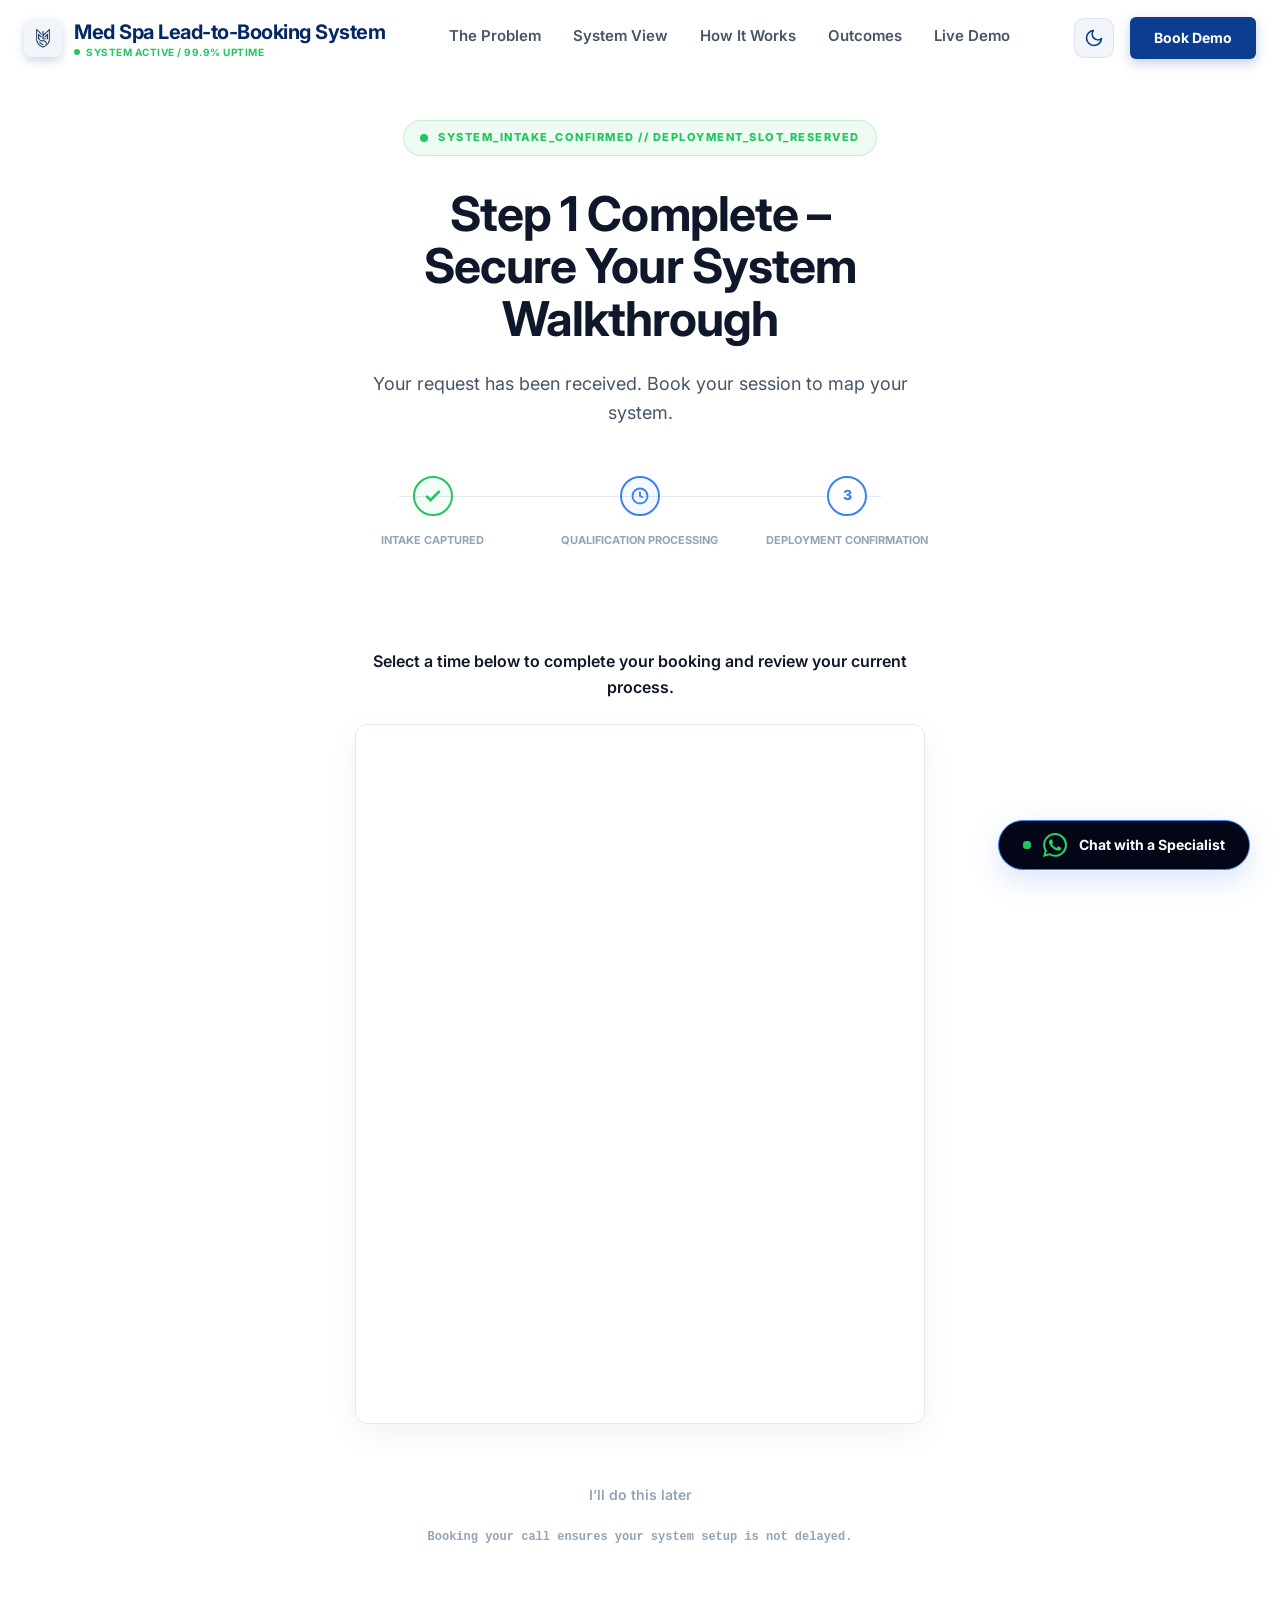
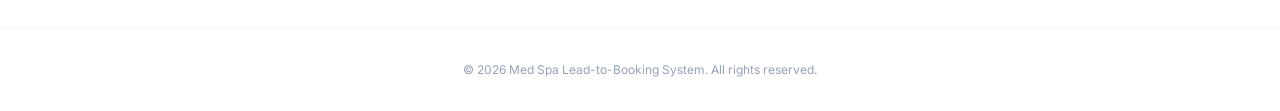
==== commit c496443e: "Update thank-you.html with Calendly widget and styles" ====
--- a/thank-you.html
+++ b/thank-you.html
@@ -11,6 +11,7 @@
     <!-- Calendly Widget Assets -->
     <link href="https://assets.calendly.com/assets/external/widget.css" rel="stylesheet">
     <script src="https://assets.calendly.com/assets/external/widget.js" type="text/javascript" async></script>
+
 
     <style>
         body { 
@@ -225,22 +226,21 @@
             </div>
         </div>
 
-        <div style="margin-top: 40px;">
-            <a href="" 
-               onclick="Calendly.initPopupWidget({url: 'https://calendly.com/nitinmishraops/30min'});return false;"
-               class="calendly-trigger-btn">
-               Confirm Your Deployment Call Now →
-            </a>
-            
-            <p style="margin-top: 16px; font-size: 14px; color: var(--text-dark); font-weight: 500; opacity: 0.8;">
-                Select a time to complete your booking and review your current process.
+        <div style="margin-top: 40px; width: 100%; max-width: 1000px; margin-left: auto; margin-right: auto; padding: 0 16px;">
+            <p style="margin-bottom: 24px; font-size: 16px; color: var(--text-dark); font-weight: 600;">
+                Select a time below to complete your booking and review your current process.
             </p>
 
-            <a href="index.html" class="secondary-exit">I’ll do this later</a>
-
-            <p style="margin-top: 24px; font-size: 13px; color: var(--text-muted); font-family: monospace; font-weight: 600;">
-                Booking your call ensures your system setup is not delayed.
-            </p>
+            <!-- Calendly inline widget begin -->
+            <div class="calendly-inline-widget" data-url="https://calendly.com/nitinmishraops/30min?hide_event_type_details=1&hide_gdpr_banner=1" style="min-width:320px;height:700px; border-radius: 12px; box-shadow: 0 10px 30px rgba(0,0,0,0.05); overflow: hidden; border: 1px solid var(--border-color);"></div>
+            <!-- Calendly inline widget end -->
+
+            <div style="margin-top: 32px;">
+                <a href="index.html" class="secondary-exit">I’ll do this later</a>
+                <p style="margin-top: 16px; font-size: 12px; color: var(--text-muted); font-family: monospace; font-weight: 600;">
+                    Booking your call ensures your system setup is not delayed.
+                </p>
+            </div>
         </div>
     </div>
 
@@ -278,5 +278,16 @@
         }, 3500);
     </script>
 
-</body>
+    <script src="script.js"></script>
+    <!-- Premium WhatsApp Direct Line -->
+    <a href="https://wa.me/919756954125?text=I'm%20interested%20in%20the%20Med%20Spa%20Lead-to-Booking%20System.%20Please%20send%20me%20the%20automation%20walkthrough." 
+       class="whatsapp-system-btn" 
+       target="_blank" 
+       aria-label="Chat with a System Specialist">
+        <div class="wa-status-ping"></div>
+        <svg width="24" height="24" viewBox="0 0 24 24" fill="currentColor">
+            <path d="M17.472 14.382c-.297-.149-1.758-.867-2.03-.967-.273-.099-.471-.148-.67.15-.197.297-.767.966-.94 1.164-.173.199-.347.223-.644.075-.297-.15-1.255-.463-2.39-1.475-.883-.788-1.48-1.761-1.653-2.059-.173-.297-.018-.458.13-.606.134-.133.298-.347.446-.52.149-.174.198-.298.298-.497.099-.198.05-.371-.025-.52-.075-.149-.669-1.612-.916-2.207-.242-.579-.487-.5-.669-.51-.173-.008-.371-.01-.57-.01-.198 0-.52.074-.792.372-.272.297-1.04 1.016-1.04 2.479 0 1.462 1.067 2.877 1.215 3.076.149.198 2.096 3.2 5.077 4.487.709.306 1.262.489 1.694.625.712.227 1.36.195 1.871.118.571-.085 1.758-.719 2.006-1.413.248-.694.248-1.289.173-1.413-.074-.124-.272-.198-.57-.347m-5.421 7.403h-.004a9.87 9.87 0 01-5.031-1.378l-.361-.214-3.741.982.998-3.648-.235-.374a9.86 9.86 0 01-1.51-5.26c.001-5.45 4.436-9.884 9.888-9.884 2.64 0 5.122 1.03 6.988 2.898a9.825 9.825 0 012.893 6.994c-.003 5.45-4.437 9.884-9.885 9.884m8.413-18.297A11.815 11.815 0 0012.05 0C5.495 0 .16 5.335.157 11.892c0 2.096.547 4.142 1.588 5.945L.057 24l6.305-1.654a11.882 11.882 0 005.683 1.448h.005c6.554 0 11.89-5.335 11.893-11.893a11.821 11.821 0 00-3.48-8.413Z"/>
+        </svg>
+        <span>Chat with a Specialist</span>
+    </a></body>
 </html>
--- a/styles.css
+++ b/styles.css
@@ -33,11 +33,14 @@
     --text-dark: #F8FAFC;
     --text-light: #94A3B8;
     --text-muted: #64748B;
-    --border-color: rgba(255, 255, 255, 0.1);
-    --border-light: rgba(255, 255, 255, 0.05);
+    --border-color: rgba(255, 255, 255, 0.15);
+    --border-light: rgba(255, 255, 255, 0.08);
     --sys-dark-bg: #010413;
     --primary-blue: #3B82F6;
-    --primary-dark: #1D4ED8;
+    --primary-dark: #60A5FA;
+    --text-dark: #FFFFFF;
+    --text-light: #CBD5E1;
+    --text-muted: #94A3B8;
 }
 
 body {
@@ -79,6 +82,25 @@
     0% { box-shadow: 0 0 0 0 rgba(34, 197, 94, 0.4); }
     70% { box-shadow: 0 0 0 10px rgba(34, 197, 94, 0); }
     100% { box-shadow: 0 0 0 0 rgba(34, 197, 94, 0); }
+}
+
+@keyframes spin-slow {
+    from { transform: rotate(0deg); }
+    to { transform: rotate(360deg); }
+}
+
+@keyframes shake-slow {
+    0%, 100% { transform: translateX(0); }
+    25% { transform: translateX(-2px); }
+    75% { transform: translateX(2px); }
+}
+
+.spin-slow { animation: spin-slow 8s linear infinite; }
+.shake-slow { animation: shake-slow 4s ease-in-out infinite; }
+
+.outcome-card:hover {
+    transform: translateY(-8px);
+    box-shadow: 0 20px 40px rgba(0,0,0,0.05);
 }
 @keyframes subtleBreath {
     0%, 100% { transform: scale(1); }
@@ -164,7 +186,7 @@
 .site-header { padding: 16px 24px; position: fixed; top: 0; left: 0; right: 0; z-index: 1000; transition: all 0.3s ease; background: transparent; }
 .site-header.scrolled { background: rgba(255, 255, 255, 0.95); backdrop-filter: blur(8px); border-bottom: 1px solid var(--border-light); box-shadow: 0 2px 10px rgba(0,0,0,0.05); }
 body.dark-theme .site-header.scrolled { background: rgba(2, 6, 23, 0.9); border-bottom: 1px solid rgba(255,255,255,0.05); }
-.header-container { display: flex; justify-content: space-between; align-items: center; max-width: 1150px; margin: 0 auto; }
+.header-container { display: flex; justify-content: space-between; align-items: center; max-width: 1300px; margin: 0 auto; width: 100%; }
 .header-brand { display: flex; align-items: center; gap: 12px; }
 .brand-logo { width: 38px; height: 38px; border-radius: 8px; box-shadow: 0 4px 10px rgba(11, 61, 145, 0.2); }
 .brand-name { font-weight: 700; font-size: 20px; color: var(--primary-dark); letter-spacing: -0.5px; }
@@ -245,12 +267,19 @@
 
 /* Base Layout */
 .section { padding: var(--section-padding) 24px; position: relative; }
-.container { max-width: 1150px; margin: 0 auto; }
+.container { max-width: 1300px; margin: 0 auto; width: 100%; }
 .container-narrow { max-width: 800px; margin: 0 auto; }
 .grid-2 { display: grid; grid-template-columns: 1fr 1fr; gap: 60px; align-items: center; }
 .sys-grid-responsive { display: grid; grid-template-columns: 1fr 220px; transition: all 0.3s ease; }
 
 /* 1. Hero Updates */
+#demo {
+    min-height: 100vh;
+    display: flex;
+    flex-direction: column;
+    justify-content: center;
+}
+
 /* Grids */
 .bg-dots {
     background-image: radial-gradient(rgba(11, 61, 145, 0.1) 1px, transparent 1px);
@@ -397,8 +426,9 @@
     box-shadow: 0 0 15px rgba(59, 130, 246, 0.2);
 }
 
-.structured-form input, .structured-form textarea { width: 100%; padding: 16px; border: 1px solid #CBD5E1; border-radius: 8px; font-size: 15px; color: var(--text-dark); background: var(--bg-light-gray); transition: all 0.2s; font-family: inherit; margin-top: 8px; }
-.structured-form input:focus, .structured-form textarea:focus { outline: none; border-color: var(--secondary-blue); background: white; box-shadow: 0 0 0 3px rgba(11, 61, 145, 0.1); }
+.structured-form input, .structured-form textarea, .structured-form select { width: 100%; padding: 16px; border: 1px solid #CBD5E1; border-radius: 8px; font-size: 15px; color: var(--text-dark); background: var(--bg-light-gray); transition: all 0.2s; font-family: inherit; margin-top: 8px; appearance: none; }
+.structured-form input:focus, .structured-form textarea:focus, .structured-form select:focus { outline: none; border-color: var(--secondary-blue); background: white; box-shadow: 0 0 0 3px rgba(11, 61, 145, 0.1); }
+.structured-form select option { background-color: var(--bg-white); color: var(--text-dark); }
 .form-group { margin-bottom: 24px; }
 .form-label { font-weight: 600; font-size: 14px; color: var(--text-dark); display: block; }
 .form-error { color: #DC2626; margin-top: 10px; font-size: 14px; font-weight: 500; }
@@ -514,8 +544,14 @@
     .c-row div[style*="font-size: 10px"] { font-size: 9px !important; }
 
     /* Problem Section */
-    .grid-res-leak { grid-template-columns: 1fr !important; }
-    .grid-res-leak > div { border-right: none !important; border-bottom: 1px solid #FECACA; padding: 20px !important; }
+    .grid-res-leak { 
+        display: flex !important;
+        flex-direction: column-reverse !important; 
+        gap: 0 !important;
+    }
+    .grid-res-leak > div:first-child {
+        border-top: 1px solid #FECACA;
+    }
     #leakCounter { font-size: 32px !important; text-align: center; }
     .problem-rows-container { max-width: 100%; }
 
@@ -575,7 +611,25 @@
     .footer-bottom { border-top: 1px solid rgba(255,255,255,0.05); padding-top: 24px; }
 }
 
-/* Modal System Styles */
+/* FAQ & Testimonial Theme Fixes */
+.testimonial-card {
+    background: var(--bg-white);
+    border: 1px solid var(--border-color);
+    color: var(--text-dark);
+}
+.testimonial-text {
+    color: var(--text-light);
+}
+.faq-item {
+    background: var(--bg-white);
+    border: 1px solid var(--border-color);
+}
+.faq-trigger {
+    color: var(--text-dark);
+}
+.faq-content {
+    color: var(--text-light);
+}
 .modal-overlay {
     position: fixed;
     top: 0;
@@ -586,11 +640,12 @@
     backdrop-filter: blur(8px);
     z-index: 9999;
     display: flex;
-    align-items: center;
+    align-items: flex-start;
     justify-content: center;
     padding: 20px;
     opacity: 0;
     transition: opacity 0.3s ease;
+    overflow-y: auto;
 }
 .modal-overlay.active {
     opacity: 1;
@@ -604,6 +659,7 @@
     border-radius: var(--border-radius);
     transform: translateY(20px);
     transition: transform 0.4s var(--cubic-bounce);
+    margin: auto;
 }
 .modal-overlay.active .modal-content {
     transform: translateY(0);
@@ -613,28 +669,88 @@
 }
 
 /* Modal Form Overrides */
+.modal-content h3.text-white { color: white !important; }
 .modal-content .form-label { color: rgba(255,255,255,0.6); }
-.modal-content input, .modal-content textarea { 
+.modal-content input, .modal-content textarea, .modal-content select { 
     background: rgba(255,255,255,0.03); 
     border: 1px solid rgba(255,255,255,0.1); 
     color: white; 
 }
-.modal-content input:focus, .modal-content textarea:focus { 
+.modal-content input:focus, .modal-content textarea:focus, .modal-content select:focus { 
     background: rgba(255,255,255,0.05); 
     border-color: var(--secondary-blue); 
 }
-
-/* Zapier Chatbot Protocol Polish */
-zapier-interfaces-chatbot-embed {
-    z-index: 9998 !important; /* Just below main modals */
+.modal-content select option { 
+    background-color: var(--bg-superdark); 
+    color: white; 
+}
+/* WhatsApp System Button */
+.whatsapp-system-btn {
+    position: fixed;
+    bottom: 30px;
+    right: 30px;
+    background: var(--bg-superdark);
+    color: white;
+    padding: 12px 24px;
+    border-radius: 100px;
+    display: flex;
+    align-items: center;
+    gap: 12px;
+    text-decoration: none;
+    font-weight: 700;
+    font-size: 14px;
+    border: 1px solid var(--secondary-blue);
+    box-shadow: 0 10px 30px rgba(59, 130, 246, 0.2);
+    z-index: 9999;
+    transition: all 0.3s var(--cubic-bounce);
+}
+
+.whatsapp-system-btn:hover {
+    transform: translateY(-5px) scale(1.02);
+    background: var(--secondary-blue);
+    box-shadow: 0 15px 40px rgba(59, 130, 246, 0.4);
+}
+
+.whatsapp-system-btn svg {
+    color: #25D366; /* Standard WA Green for the icon itself */
+}
+
+.whatsapp-system-btn:hover svg {
+    color: white;
+}
+
+.wa-status-ping {
+    width: 8px;
+    height: 8px;
+    background: var(--cta-green);
+    border-radius: 50%;
+    position: relative;
+}
+
+.wa-status-ping::after {
+    content: '';
+    position: absolute;
+    top: 0; left: 0; right: 0; bottom: 0;
+    background: var(--cta-green);
+    border-radius: 50%;
+    animation: pulseNode 2s infinite;
 }
 
 @media (max-width: 900px) {
-    zapier-interfaces-chatbot-embed {
-        bottom: 20px !important;
-        right: 15px !important;
-        transform: scale(0.9);
-        transform-origin: bottom right;
+    .whatsapp-system-btn span { display: none; }
+    .whatsapp-system-btn { 
+        padding: 12px; 
+        border-radius: 50%; 
+        bottom: 20px; 
+        right: 20px;
+        width: 48px;
+        height: 48px;
+        justify-content: center;
+    }
+    .wa-status-ping {
+        position: absolute;
+        top: 2px;
+        right: 2px;
     }
 }
 
@@ -679,7 +795,7 @@
     border-top: 1px solid rgba(255,255,255,0.05);
 }
 body.dark-theme .brand-name {
-    color: white !important;
+    color: #3C82F6 !important;
 }
 body.dark-theme .nav-brand-text {
     color: #3C82F6 !important;
@@ -694,9 +810,14 @@
     background: #0B1120;
 }
 body.dark-theme .structured-form input, 
-body.dark-theme .structured-form textarea {
+body.dark-theme .structured-form textarea,
+body.dark-theme .structured-form select {
     background: rgba(2, 6, 23, 0.5);
     border-color: rgba(255,255,255,0.1);
+    color: white;
+}
+body.dark-theme .structured-form select option {
+    background-color: var(--bg-superdark);
     color: white;
 }
 
@@ -762,6 +883,46 @@
 }
 
 /* Fix for overlapping elements on mobile */
+/* Comparison Engine Simulation */
+@keyframes leadDrop {
+    0% { transform: translate(0, 0); opacity: 0; }
+    20% { transform: translate(20px, 0); opacity: 1; }
+    80% { transform: translate(60px, 10px); opacity: 1; }
+    100% { transform: translate(80px, 40px); opacity: 0; }
+}
+
+@keyframes leadSuccess {
+    0% { transform: translate(0, 0); opacity: 0; }
+    10% { transform: translate(10px, 0); opacity: 1; }
+    90% { transform: translate(280px, 0); opacity: 1; }
+    100% { transform: translate(300px, 0); opacity: 0; }
+}
+
+@keyframes staffBurnout {
+    0%, 100% { transform: rotate(0deg); }
+    25% { transform: rotate(5deg); }
+    75% { transform: rotate(-5deg); }
+}
+
+@keyframes aiPulse {
+    0%, 100% { transform: scale(1); filter: brightness(1); }
+    50% { transform: scale(1.1); filter: brightness(1.5); }
+}
+
+.engine-sim {
+    background: rgba(0,0,0,0.3);
+    border-radius: 12px;
+    padding: 32px;
+    margin-bottom: 48px;
+    border: 1px solid rgba(255,255,255,0.05);
+    box-shadow: inset 0 0 40px rgba(0,0,0,0.5);
+}
+
+.manual-lead { animation: leadDrop 4s linear infinite; }
+.auto-lead { animation: leadSuccess 1.5s linear infinite; }
+.staff-icon { animation: staffBurnout 0.5s ease-in-out infinite; }
+.ai-processor { animation: aiPulse 2s ease-in-out infinite; }
+
 @media (max-width: 900px) {
     .site-header .header-container {
         justify-content: flex-end;
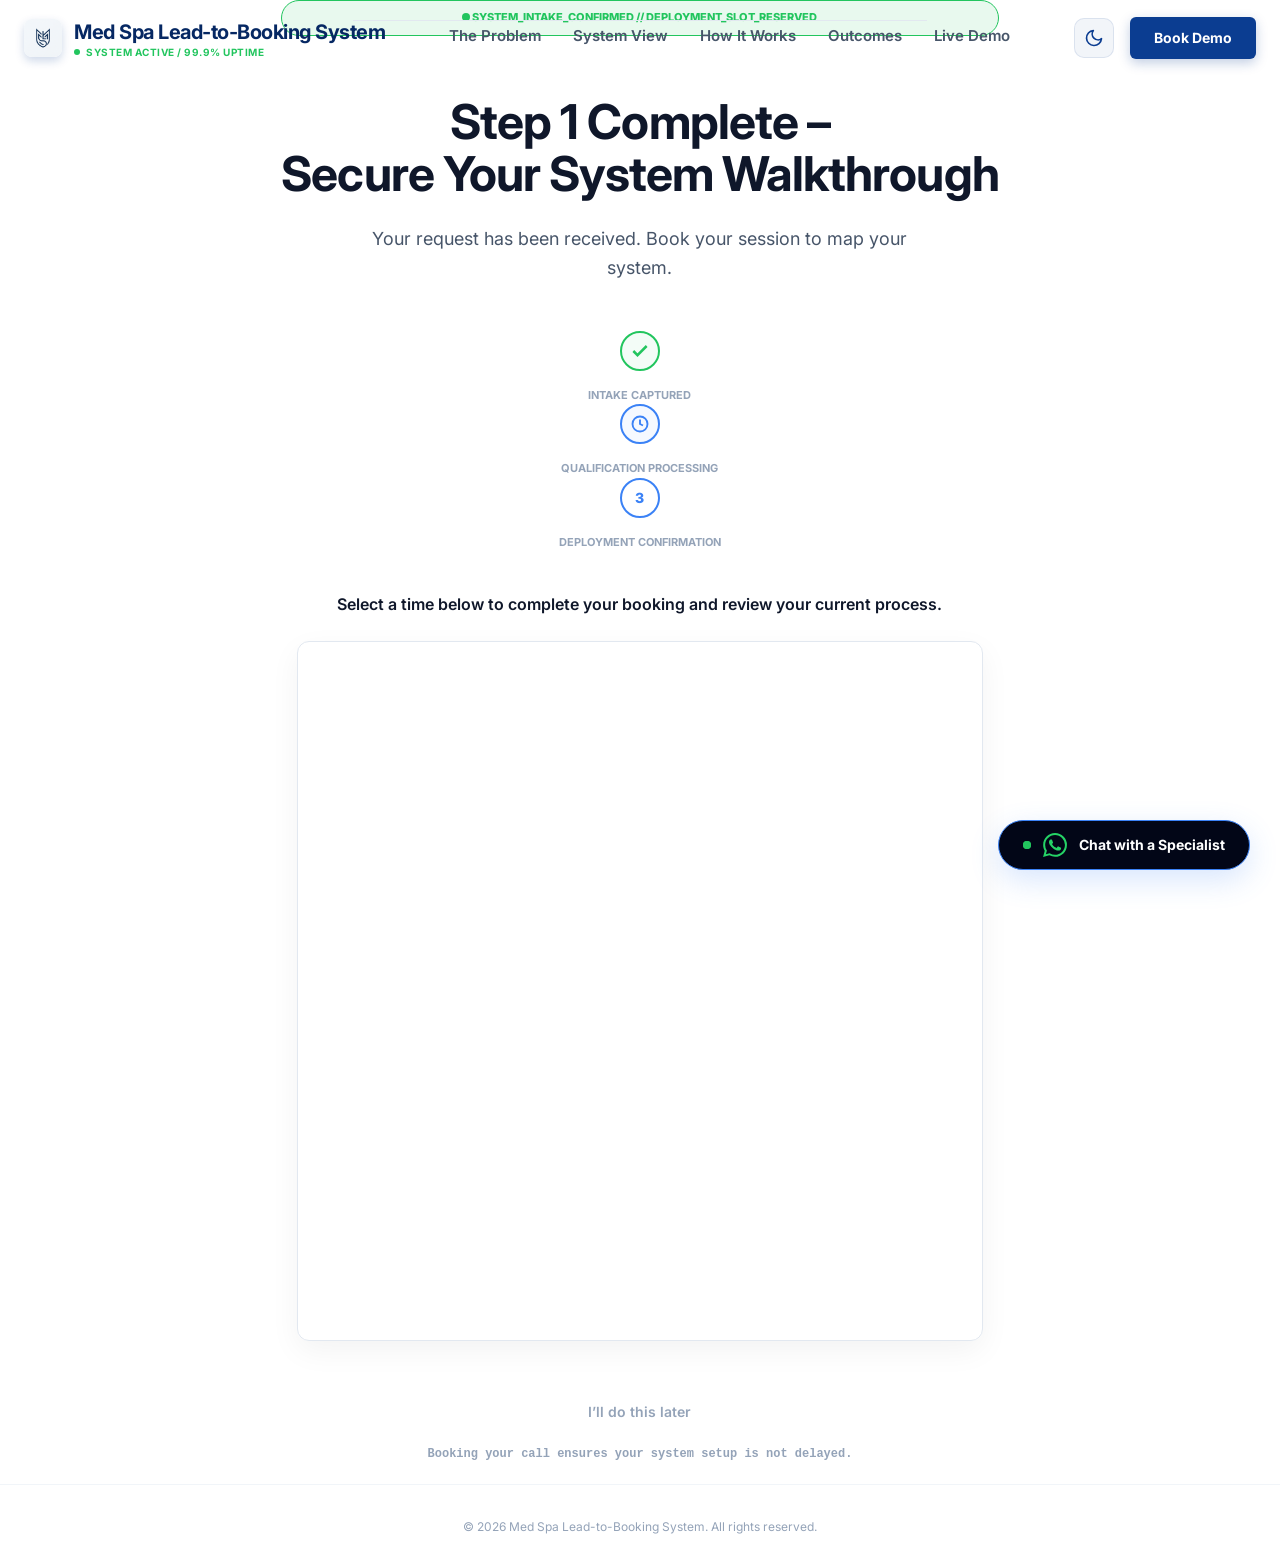
==== commit 6aa78df8: "Update title and styles in thank-you.html" ====
--- a/thank-you.html
+++ b/thank-you.html
@@ -3,7 +3,7 @@
 <head>
     <meta charset="UTF-8">
     <meta name="viewport" content="width=device-width, initial-scale=1.0">
-    <title>System Activated | Med Spa Lead-to-Booking System</title>
+    <title>Protocol Initiated | Med Spa Lead-to-Booking System</title>
     <link rel="icon" type="image/png" href="assets/favicon.png">
     <link rel="stylesheet" href="styles.css">
     <link href="https://fonts.googleapis.com/css2?family=Inter:wght@400;500;600;700;800&display=swap" rel="stylesheet">
@@ -12,14 +12,12 @@
     <link href="https://assets.calendly.com/assets/external/widget.css" rel="stylesheet">
     <script src="https://assets.calendly.com/assets/external/widget.js" type="text/javascript" async></script>
 
-
     <style>
         body { 
             background: var(--bg-white); 
             display: flex; 
             flex-direction: column;
             align-items: center; 
-            justify-content: space-between; 
             min-height: 100vh; 
             color: var(--text-dark); 
             text-align: center; 
@@ -27,35 +25,21 @@
             overflow-x: hidden;
         }
 
-        .system-seal {
-            max-width: 650px;
+        .thank-you-container {
+            max-width: 800px;
             width: 100%;
-            padding: 120px 24px 60px 24px; /* Balanced top padding for fixed header */
+            padding: 120px 24px 60px 24px;
             flex-grow: 1;
-            display: flex;
-            flex-direction: column;
-            justify-content: center;
         }
 
         .status-badge {
-            display: inline-flex;
-            align-items: center;
-            gap: 10px;
-            background: rgba(34, 197, 94, 0.08);
-            border: 1px solid rgba(34, 197, 94, 0.2);
+            background: rgba(34, 197, 94, 0.1);
+            border: 1px solid var(--cta-green);
+            color: var(--cta-green);
             padding: 8px 16px;
             border-radius: 100px;
             font-size: 11px;
             font-weight: 800;
-            color: var(--cta-green);
-            text-transform: uppercase;
-            letter-spacing: 1.5px;
-            margin-bottom: 32px;
-            align-self: center;
-        }
-        .lifecycle-track {
-            display: grid;
-            grid-template-columns: 1fr 1fr 1fr;
             gap: 20px;
             margin-bottom: 60px;
             position: relative;
